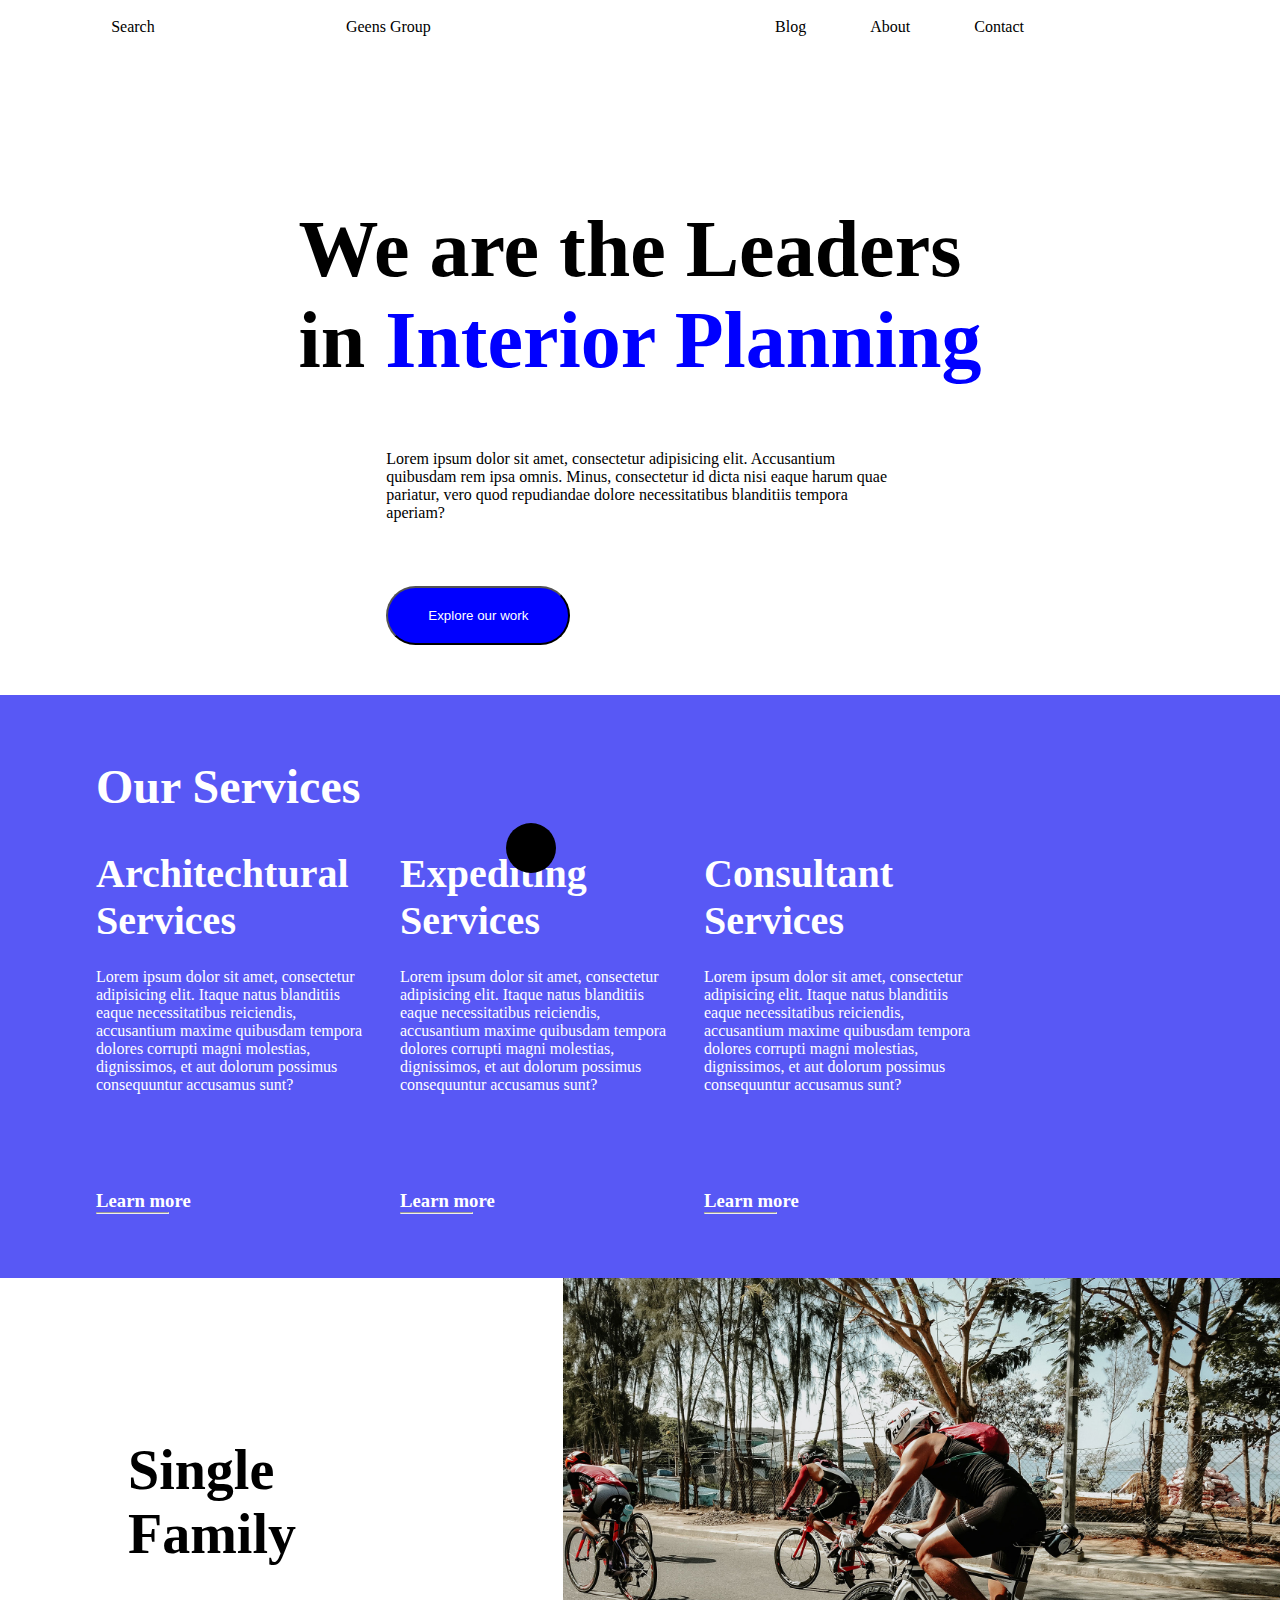
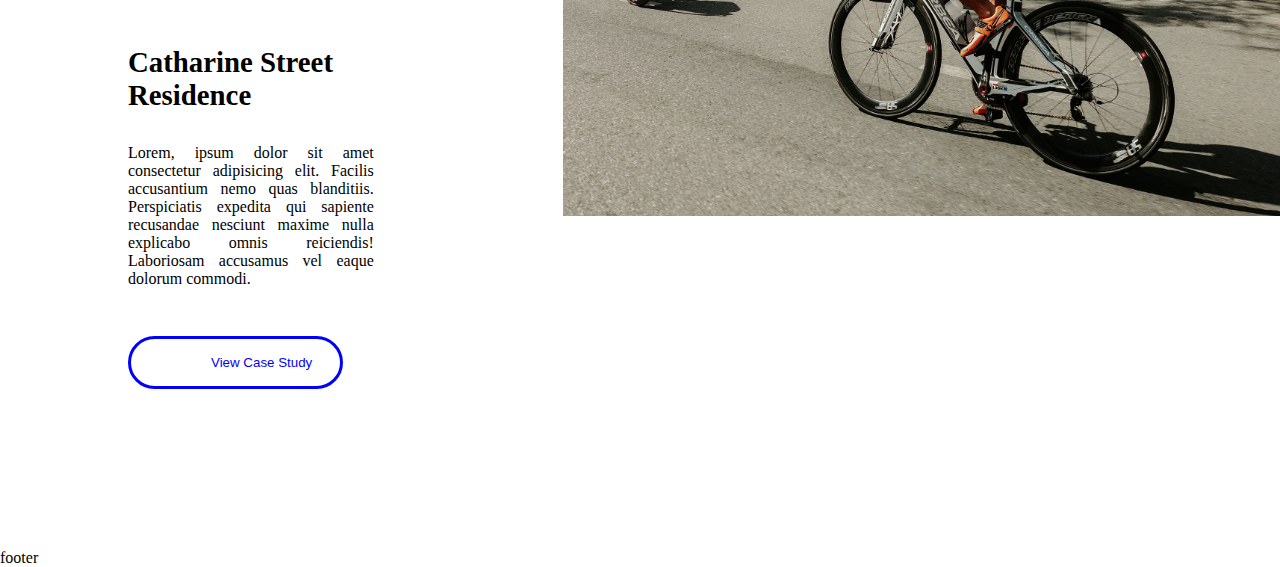
==== index.html @ 7e94776d "first commit" ====
<!DOCTYPE html>
<html lang="en">
  <head>
    <meta charset="UTF-8" />
    <meta http-equiv="X-UA-Compatible" content="IE=edge" />
    <link
      rel="stylesheet"
      href="https://cdnjs.cloudflare.com/ajax/libs/font-awesome/6.3.0/css/all.min.css"
      integrity="sha512-SzlrxWUlpfuzQ+pcUCosxcglQRNAq/DZjVsC0lE40xsADsfeQoEypE+enwcOiGjk/bSuGGKHEyjSoQ1zVisanQ=="
      crossorigin="anonymous"
      referrerpolicy="no-referrer"
    />
    <meta name="viewport" content="width=device-width, initial-scale=1.0" />
    <title>First Project</title>
    <link rel="stylesheet" href="style.css" />
  </head>
  <header>
    <nav>
      <div class="menu">
        <ul class="left-menu">
          <li><i class="fa-solid fa-magnifying-glass"></i>Search</li>
          <li><i class="fa-solid fa-star"></i>Geens Group</li>
        </ul>

        <ul class="right-menu">
          <li>Blog</li>
          <li>About</li>
          <li>Contact</li>
        </ul>

        <ul class="menu-bar">
          <li><i class="fa-solid fa-bars"></i></li>
        </ul>
      </div>
    </nav>
  </header>
  <body>
    <main>
      <div class="landing-page">
        <div class="content1">
          <h1 class="first-h1">
            We are the Leaders<br />
            in <span class="text-blue">Interior Planning</span>
          </h1>
          <br />
          <div class="para1">
            <p>
              Lorem ipsum dolor sit amet, consectetur adipisicing elit.
              Accusantium quibusdam rem ipsa omnis. Minus, consectetur id dicta
              nisi eaque harum quae pariatur, vero quod repudiandae dolore
              necessitatibus blanditiis tempora aperiam?
            </p>
          </div>
          <div class="btn1">
            <!-- <button class="btn1">Explore our work</button> -->
            <input type="button" class="button1" value="Explore our work" />
          </div>
        </div>

        <div class="content2">
          <div class="social-links">
            <ul>
              <li><i class="fa-brands fa-facebook"></i></li>
              <li><i class="fa-brands fa-square-instagram"></i></li>
              <li><i class="fa-brands fa-twitter"></i></li>
            </ul>
          </div>
        </div>
      </div>

      <div class="services container-fl">
        <h1>Our Services</h1>
        <br /><br />
        <div class="my-row">
          <div class="mycol1">
            <h2>Architechtural Services</h2>
            <p>
              Lorem ipsum dolor sit amet, consectetur adipisicing elit. Itaque
              natus blanditiis eaque necessitatibus reiciendis, accusantium
              maxime quibusdam tempora dolores corrupti magni molestias,
              dignissimos, et aut dolorum possimus consequuntur accusamus sunt?
            </p>
            <h3>Learn more</h3>
            <hr />
          </div>
          <div class="mycol2">
            <h2>Expediting Services</h2>
            <p>
              Lorem ipsum dolor sit amet, consectetur adipisicing elit. Itaque
              natus blanditiis eaque necessitatibus reiciendis, accusantium
              maxime quibusdam tempora dolores corrupti magni molestias,
              dignissimos, et aut dolorum possimus consequuntur accusamus sunt?
            </p>
            <h3>Learn more</h3>
            <hr />
          </div>
          <div class="mycol3">
            <h2>Consultant Services</h2>
            <p>
              Lorem ipsum dolor sit amet, consectetur adipisicing elit. Itaque
              natus blanditiis eaque necessitatibus reiciendis, accusantium
              maxime quibusdam tempora dolores corrupti magni molestias,
              dignissimos, et aut dolorum possimus consequuntur accusamus sunt?
            </p>
            <h3>Learn more</h3>
            <hr />
          </div>
        </div>
      </div>
      <div class="single-family ">
        <div class="my-row">
          <div class="col1">
            <h1>Single Family</h1>
            <h3>Catharine Street Residence</h3>
            <p>
              Lorem, ipsum dolor sit amet consectetur adipisicing elit. Facilis
              accusantium nemo quas blanditiis. Perspiciatis expedita qui
              sapiente recusandae nesciunt maxime nulla explicabo omnis
              reiciendis! Laboriosam accusamus vel eaque dolorum commodi.
            </p>
            <input type="button" class="btn2" value="View Case Study" />
          </div>
          <div class="col2">
            <img src="1.jpg">
          </div>

        </div>
        <div class="dot">
          <h5><i class="fa-solid fa-arrow-right"></i></h5></i>
        </div>
      </div>
    </main>

    <footer>footer</footer>
  </body>
</html>
---- style.css ----
* {
  margin: 0;
  padding: 0;
  text-decoration: none;
  list-style: none;
}

.container-fl {
  padding: 4rem 6rem;
}
.margin-bottom {
  margin-bottom: 20px;
}
.text-center {
  text-align: center;
}
.text-blue {
  color: blue;
}
/* above is universal */

.menu {
  height: 6vh;
  /* background-color: rgb(146, 193, 235); */
  align-items: center;
  display: flex;
}
.left-menu {
  display: flex;
  justify-content: space-evenly;
  gap: 5rem;
  width: 40%;
}
.menu .left-menu li i {
  margin-right: 30px;
}
.left-menu .logo {
  display: flex;
}
.right-menu {
  
  gap: 4rem;
  justify-content: flex-end;
  display: flex;

  width: 40%;
}
.menu-bar {
  width: 10%;
  
}
.menu-bar li i {
/* margin-left: 2rem; */
float: right;
}
.landing-page {
    padding:50px;
  /* background-color: antiquewhite; */
}
.landing-page .content1 {
  text-align: center;
}
.landing-page .content1 .first-h1 {
  text-align: left !important;
  display: inline-block;
  padding-top: 100px;
  font-size: 5rem;
  font-weight: 900;
  margin-bottom: 4rem;
}
.landing-page .content1 .para1 {
  text-align: center;
}

.landing-page .content1 p {
  width: 43%;
  text-align: left !important;
  display: inline-block;
  margin-bottom: 4rem;

}
.landing-page .content1 .btn1{
   
    width: 43%;
    
   
    text-align: left !important;
    display: inline-block;
    /* margin-bottom: 4rem; */
  
}
.landing-page .content1 .btn1 .button1{
  background-color: blue;
  color: white;
    
padding:20px 40px;
border-radius: 2rem;
}
.landing-page .content2{
    margin-right: 30px;
    
}

.landing-page .content2 .social-links ul{
   
    display: flex;
   
    gap: 2rem;
    margin-left: 100px;
}
.landing-page .content2 .social-links ul li{
    font-size: 1.5rem;
}
.my-row{
  display: flex;
}
/* first page ended */

/* 2nd page css started */

.services{
  background-color: rgb(88, 88, 245);
  color: white;
}
.services h1{
  font-size: 3rem;
}
.services .my-row{
  display: flex;
  gap:2rem;
 
}
.services .my-row .mycol1{
  width:25%;

}
.services .my-row .mycol2{
  width:25%;

}
.services .my-row .mycol3{
  width:25%;

}
.services .my-row .mycol1 .mycol2 .mycol3{
  padding:30px;

}

.services .my-row h2{
  font-size: 2.5rem;
margin-bottom: 1.5rem;
word-spacing: 1.5rem;
}
.services .my-row p{
  text-justify:inter-word;
  margin-bottom: 6rem;
}

.services .my-row hr{
  width:26%;
}
/* 3rd page css started */
.single-family{

}

.single-family .col1{
  position: relative;
  width:30%;
}
.single-family .col2{
  width:70%;
}
.single-family .col1{
 padding: 10rem 8rem ;
}
.single-family .col1 h1{
  font-size:  3.5rem;
  font-weight: 900;
  margin-bottom: 5rem;
 }
.single-family .col1 h3{
  font-size:  1.8rem;
  font-weight: 900;
  margin-bottom: 2rem;
 }
 .single-family .col1 p{
width: 80%;
  text-align: justify;
  text-justify: inter-word;
  margin-bottom: 3rem;

 }
 .single-family .col1 .btn2{
  width: 70%;
  padding: 1rem 5rem;
  border: 3px solid blue;
  color:blue ;
  border-radius: 2rem;
  background-color: transparent;
 }

.single-family .col2 img{
 width:100%;
 object-fit: cover;

 }
 .single-family .dot h5{ 
  background-color: black;
  height: 50px;
  width: 50px;
  border-radius: 50%;
  position: absolute;
  left: 39.5%;
  bottom: 3%;


 }
 .single-family .dot h5 i{ 
    color: white;
    font-size: 1.2rem;
    border-radius: 50%;
    position: absolute;
    left: 34.5%;
    bottom: -149%;
}
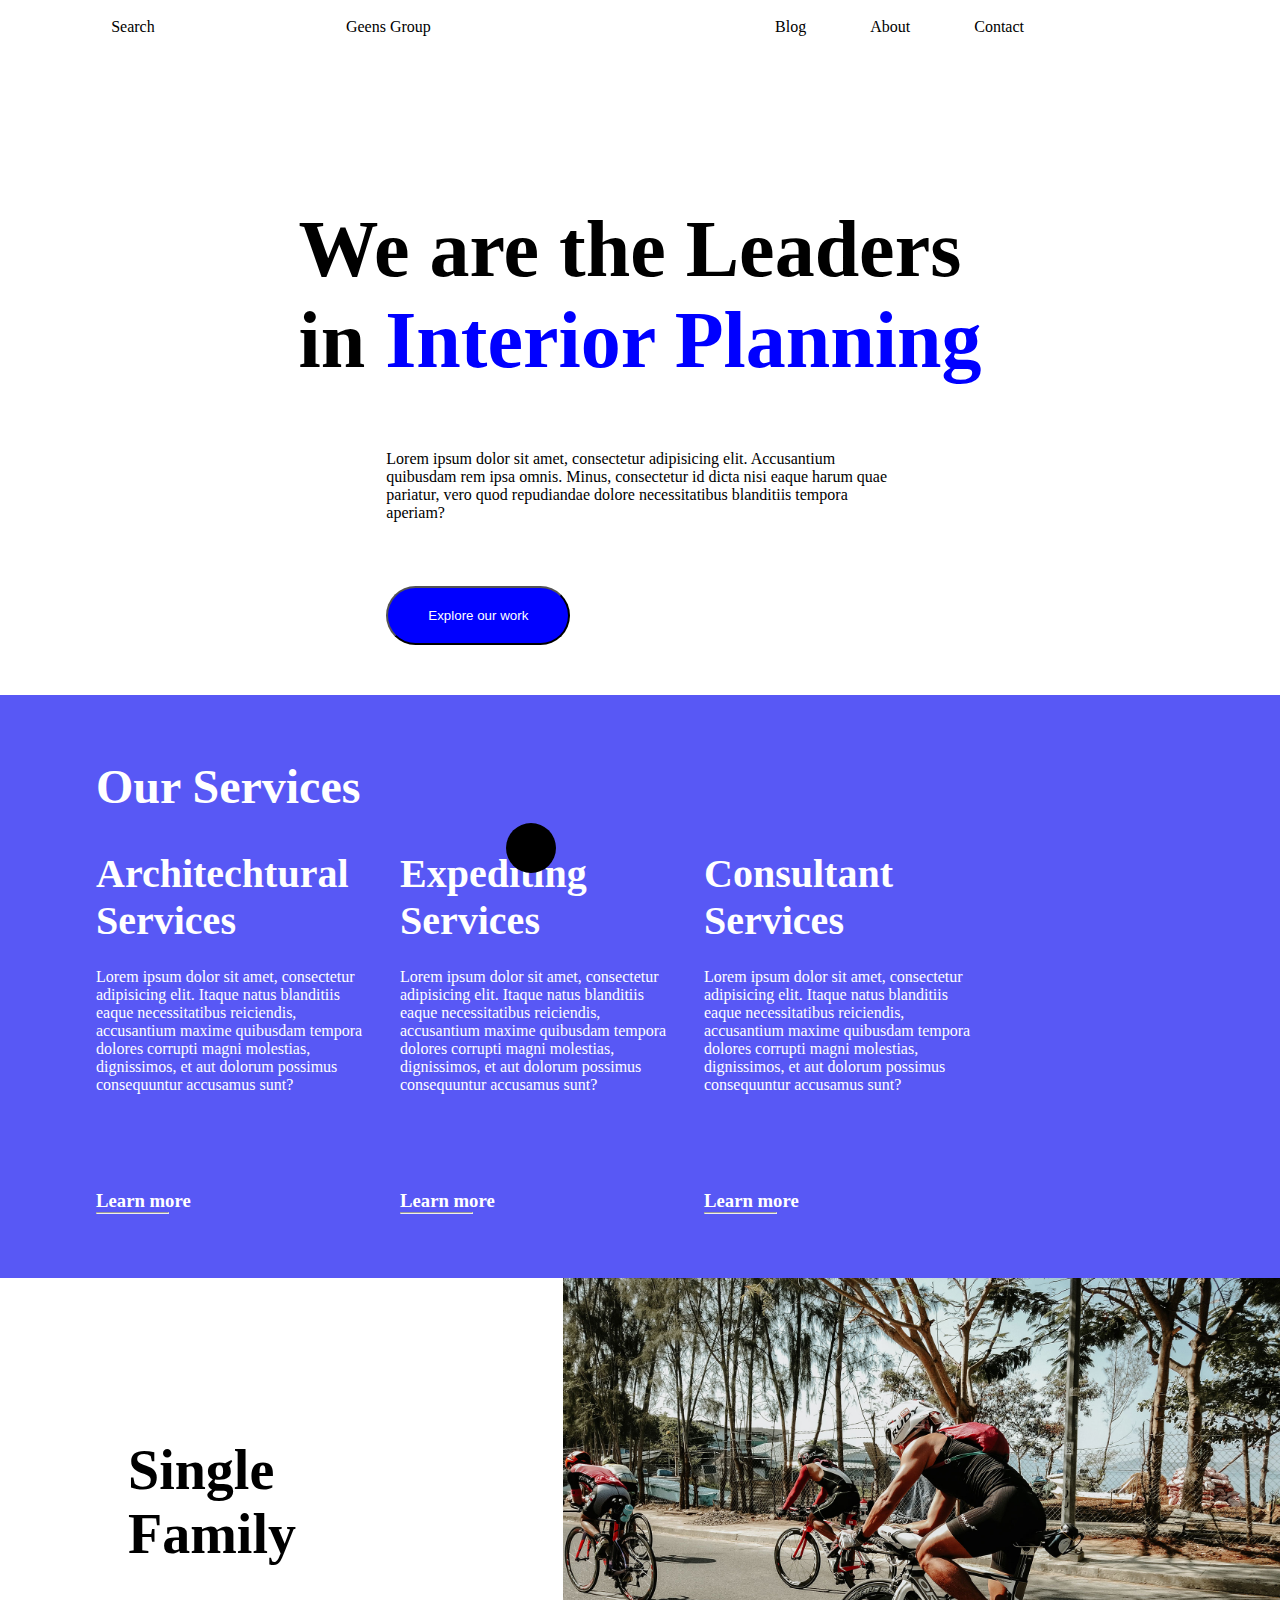
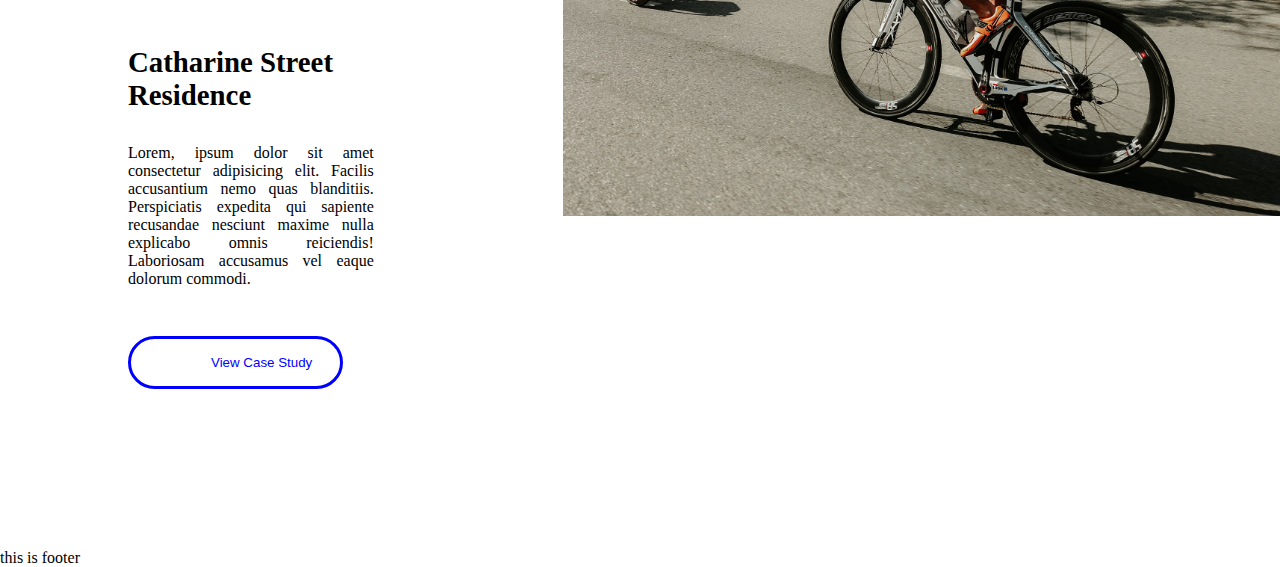
==== commit 5ca24e07: "footer added" ====
--- a/index.html
+++ b/index.html
@@ -131,6 +131,8 @@
       </div>
     </main>
 
-    <footer>footer</footer>
+    <footer>this is footer</footer>
+     
+
   </body>
 </html>
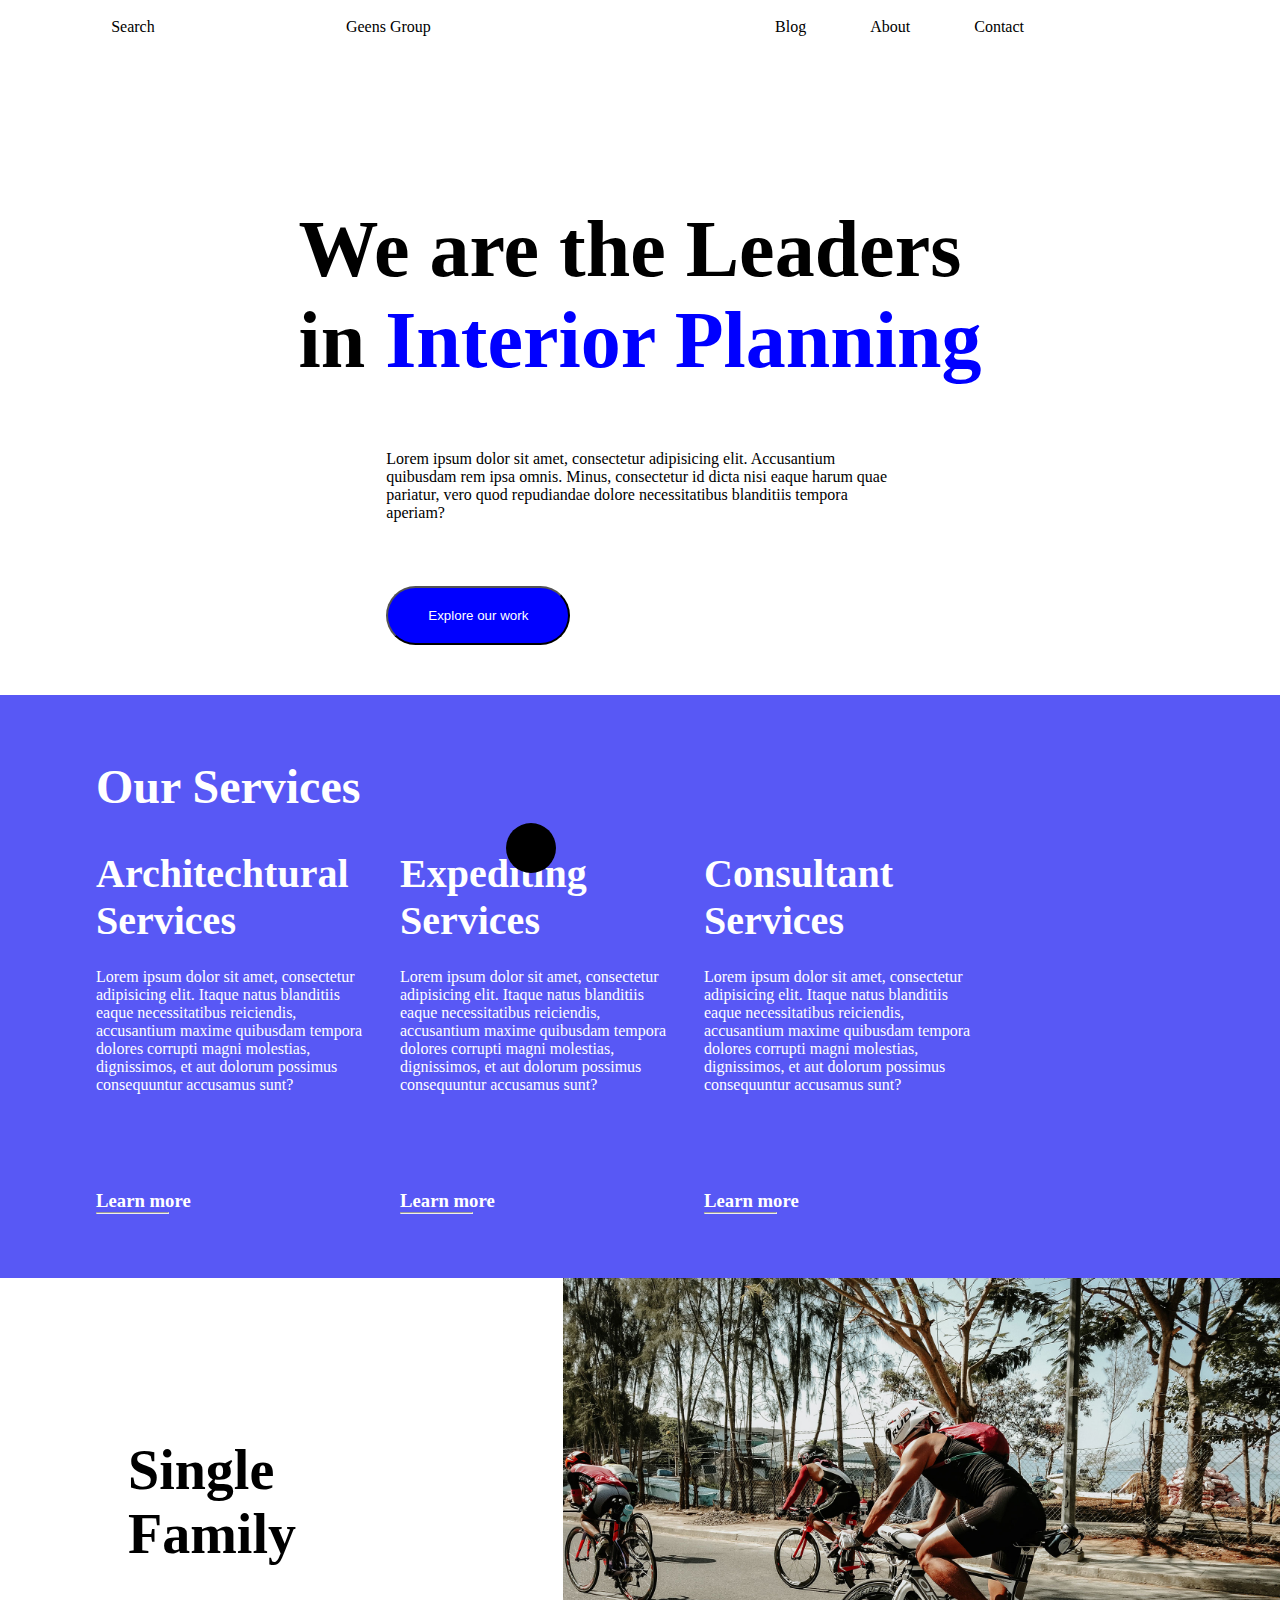
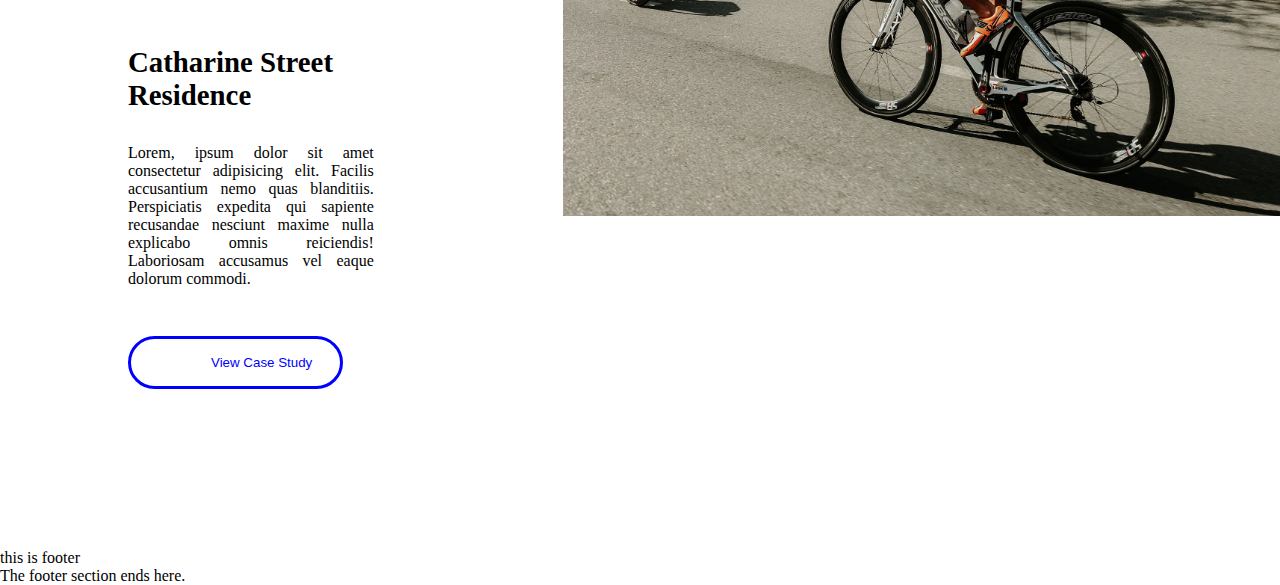
==== commit 4039fca7: "another comit" ====
--- a/index.html
+++ b/index.html
@@ -132,6 +132,9 @@
     </main>
 
     <footer>this is footer</footer>
+    <div>
+      The footer section ends here.
+    </div>
      
 
   </body>
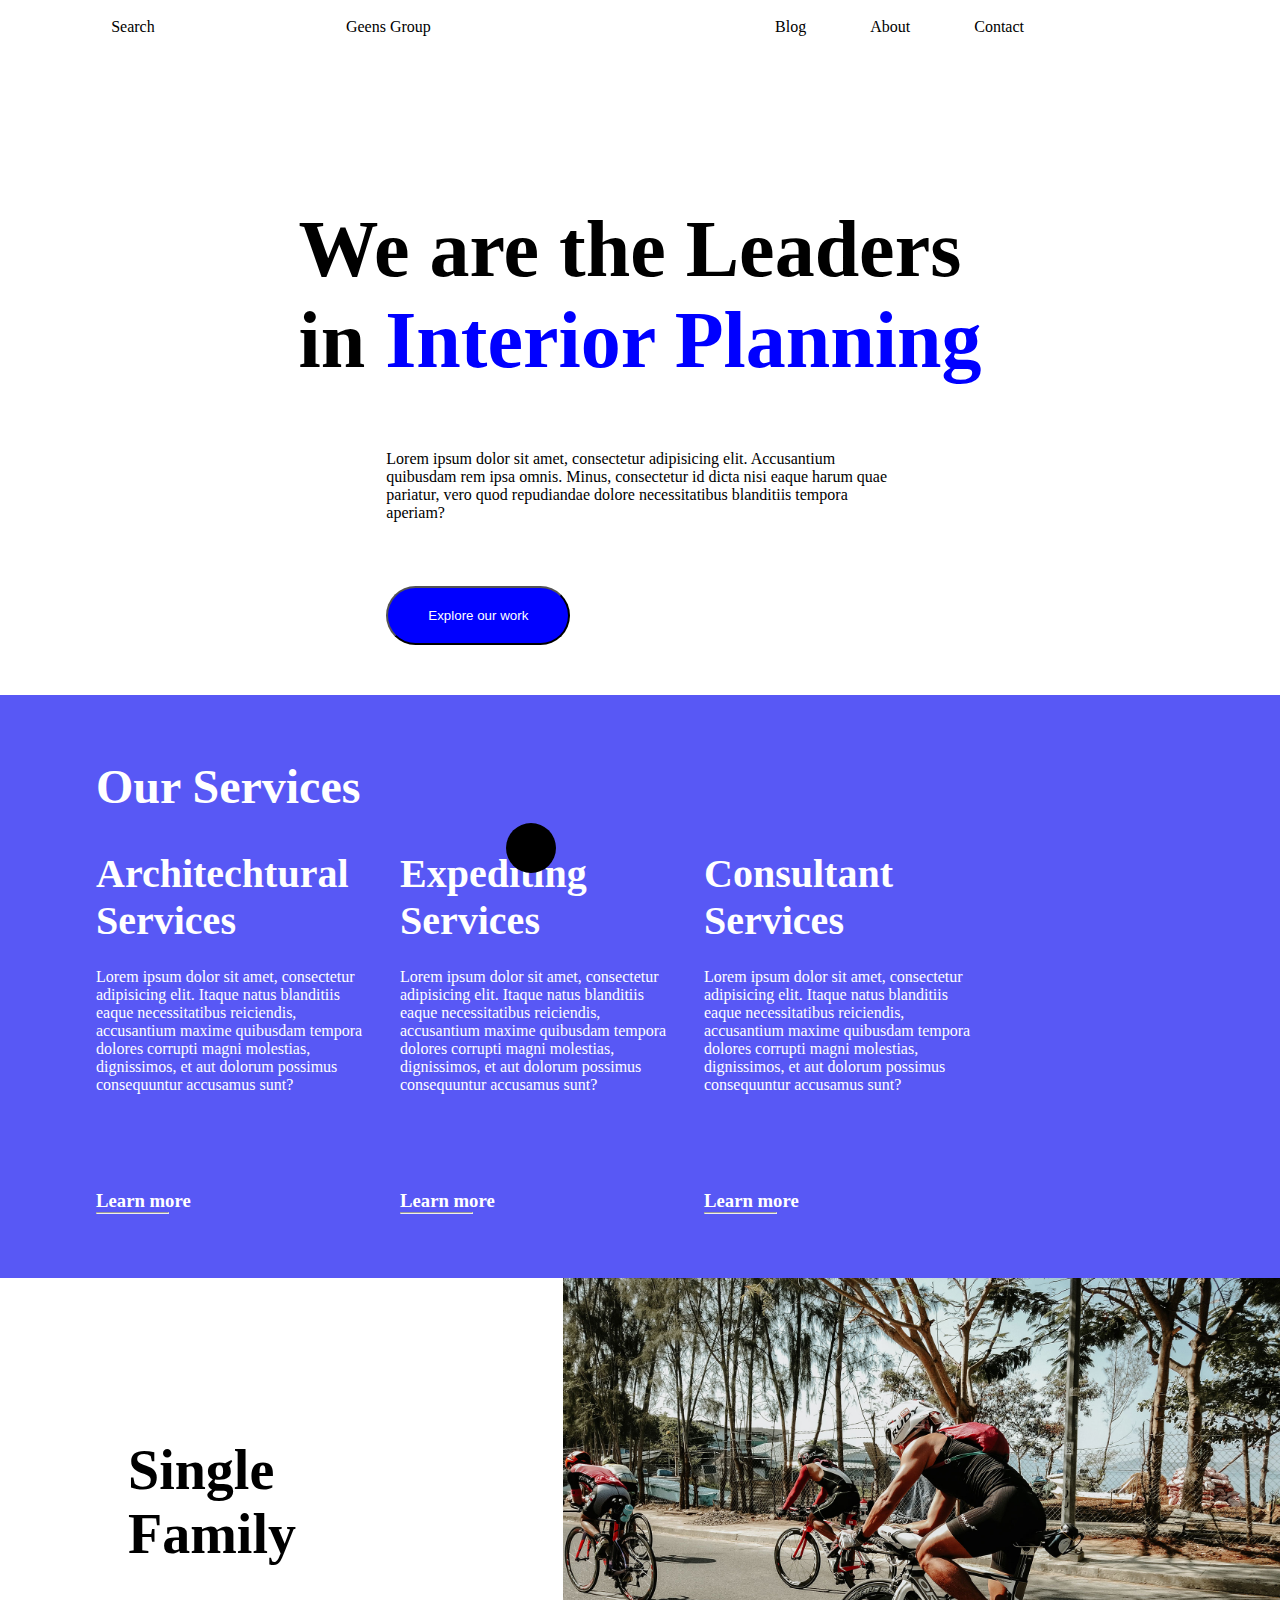
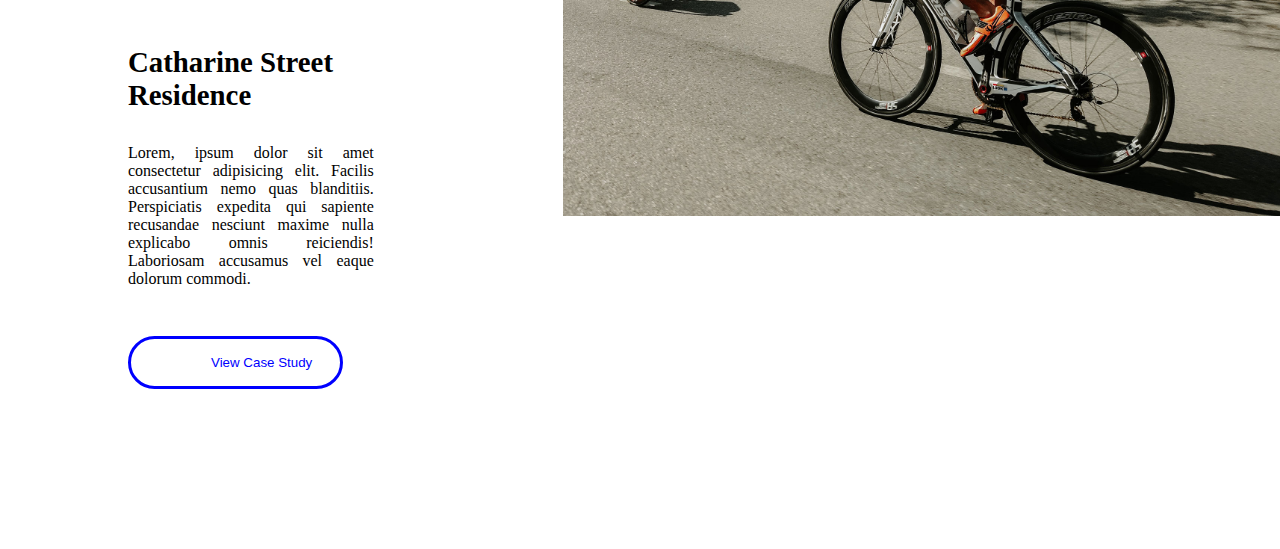
==== commit bf066bec: "footer added" ====
--- a/index.html
+++ b/index.html
@@ -131,10 +131,8 @@
       </div>
     </main>
 
-    <footer>this is footer</footer>
-    <div>
-      The footer section ends here.
-    </div>
+    
+</body>
      
 
   </body>
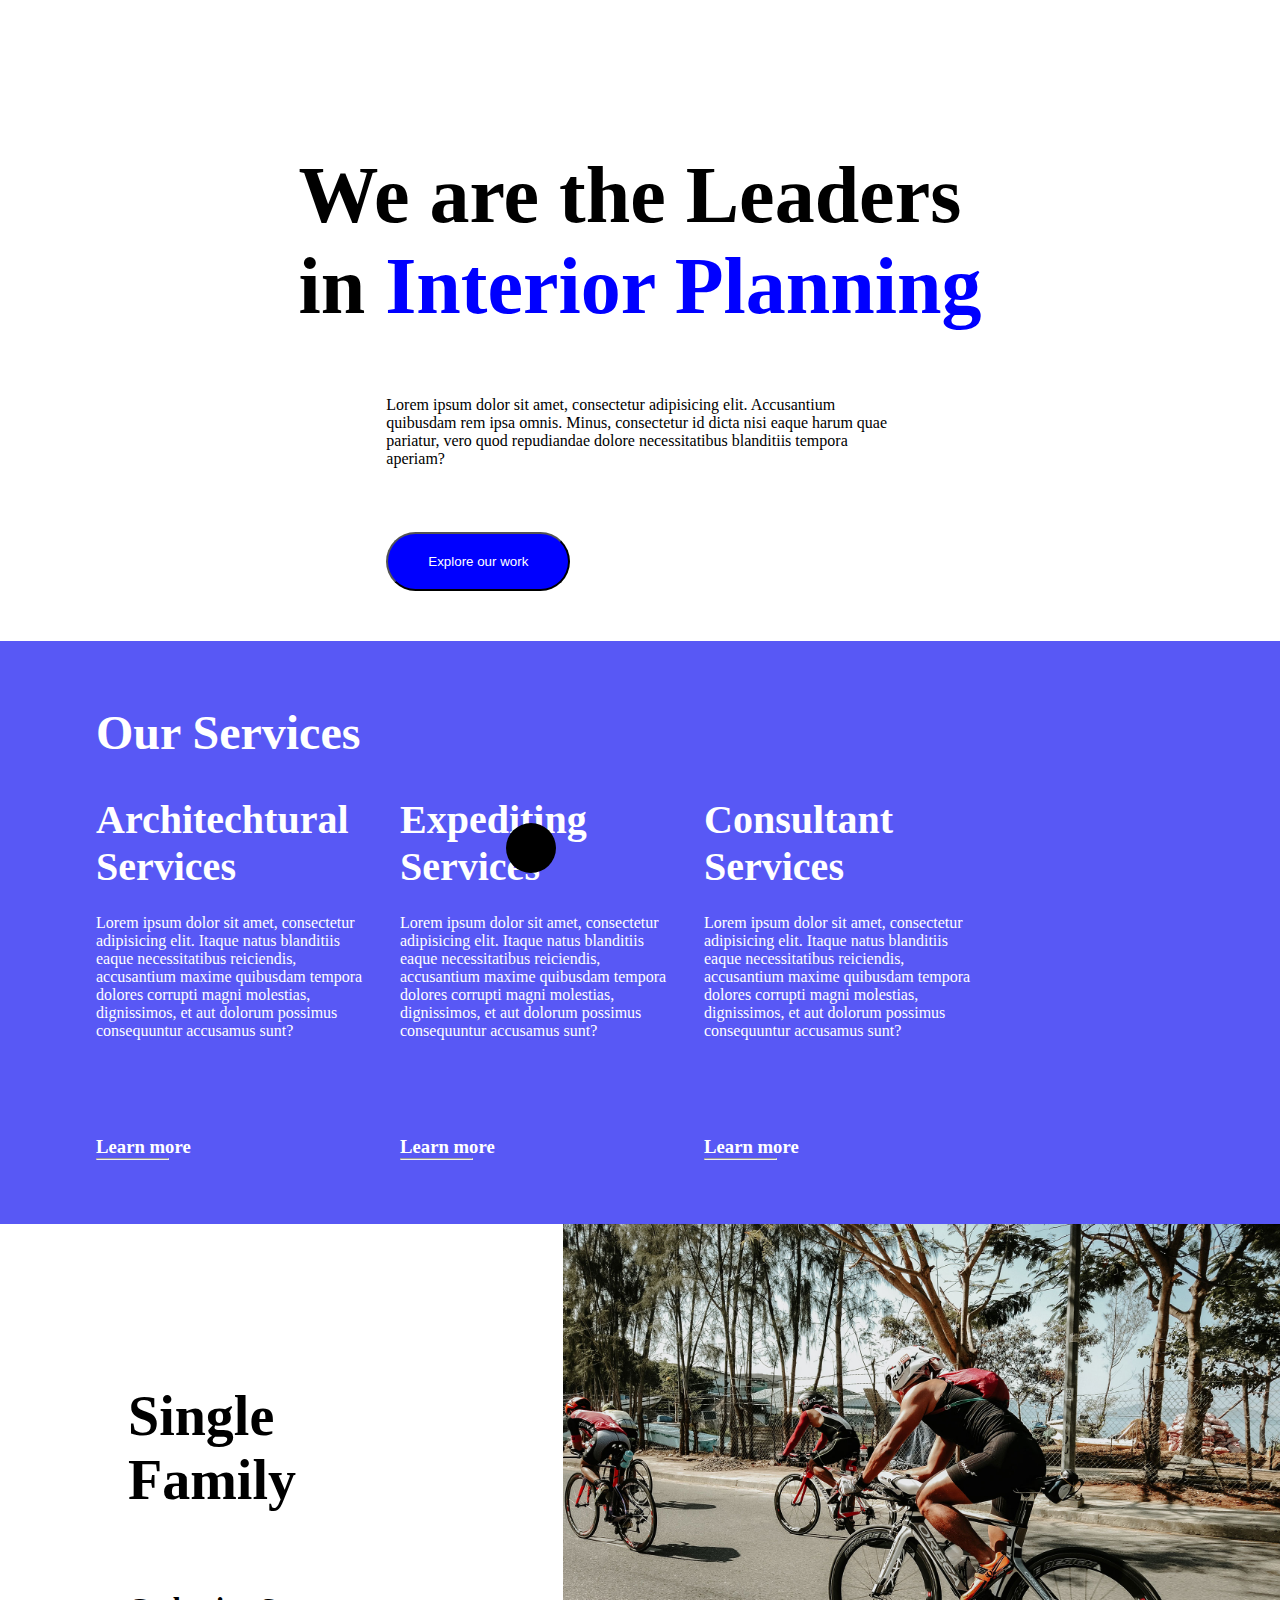
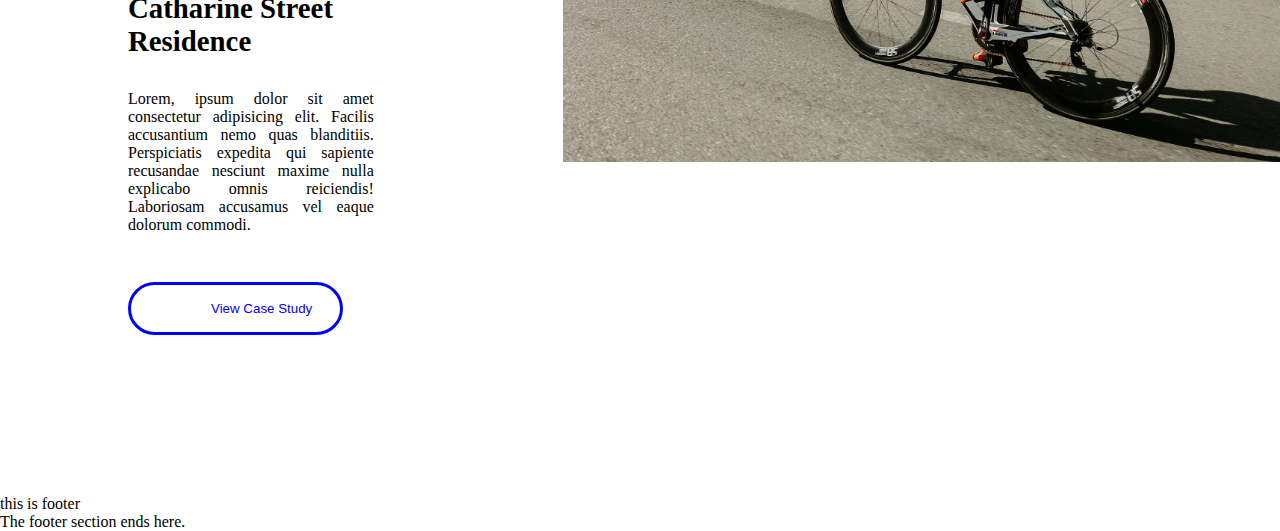
==== commit 77b1ecb0: "header added" ====
--- a/index.html
+++ b/index.html
@@ -14,26 +14,7 @@
     <title>First Project</title>
     <link rel="stylesheet" href="style.css" />
   </head>
-  <header>
-    <nav>
-      <div class="menu">
-        <ul class="left-menu">
-          <li><i class="fa-solid fa-magnifying-glass"></i>Search</li>
-          <li><i class="fa-solid fa-star"></i>Geens Group</li>
-        </ul>
 
-        <ul class="right-menu">
-          <li>Blog</li>
-          <li>About</li>
-          <li>Contact</li>
-        </ul>
-
-        <ul class="menu-bar">
-          <li><i class="fa-solid fa-bars"></i></li>
-        </ul>
-      </div>
-    </nav>
-  </header>
   <body>
     <main>
       <div class="landing-page">
@@ -131,8 +112,10 @@
       </div>
     </main>
 
-    
-</body>
+    <footer>this is footer</footer>
+    <div>
+      The footer section ends here.
+    </div>
      
 
   </body>
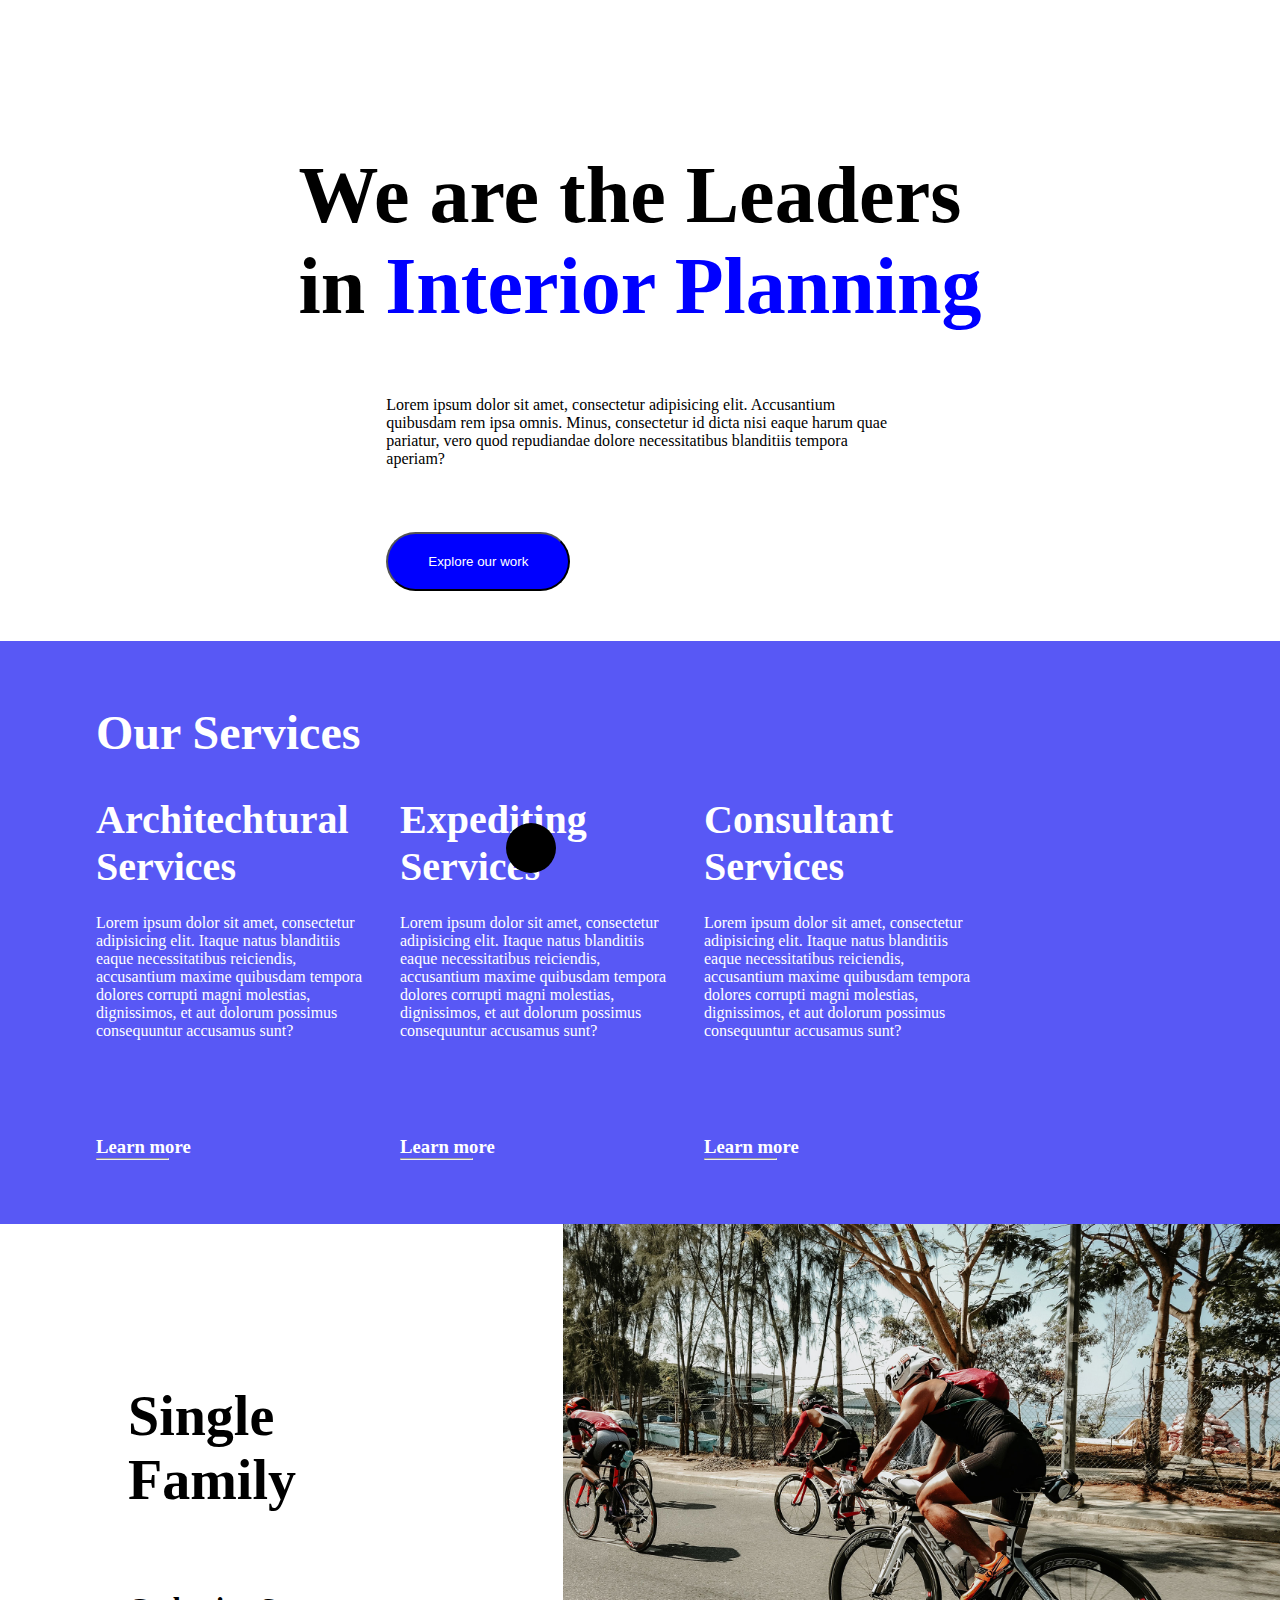
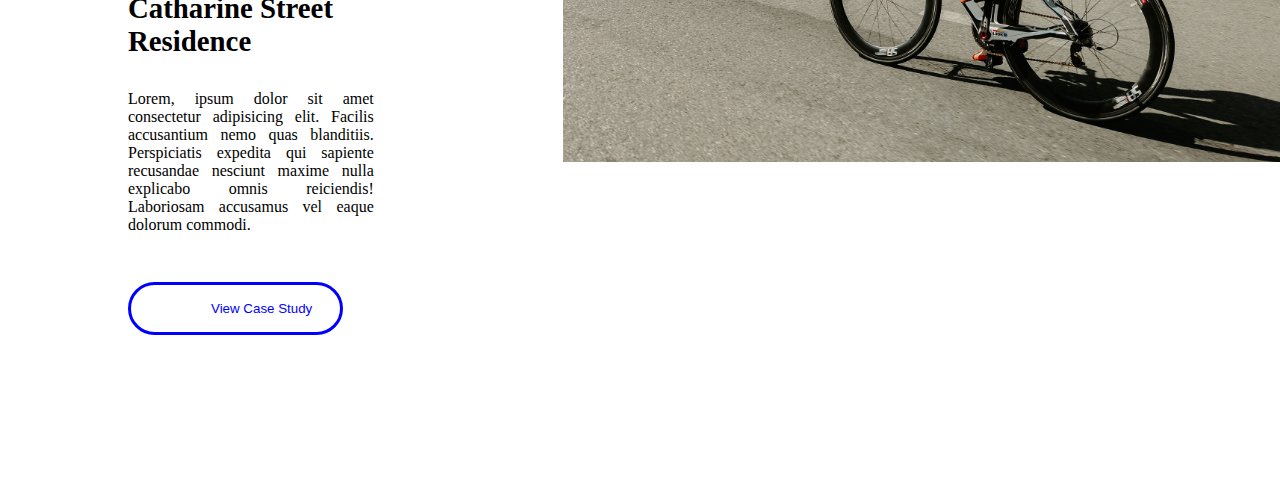
==== commit 95a0b52e: "Merge branch 'main' of https://github.com/anjana881/FIrst_proj into header" ====
--- a/index.html
+++ b/index.html
@@ -112,10 +112,8 @@
       </div>
     </main>
 
-    <footer>this is footer</footer>
-    <div>
-      The footer section ends here.
-    </div>
+    
+</body>
      
 
   </body>
